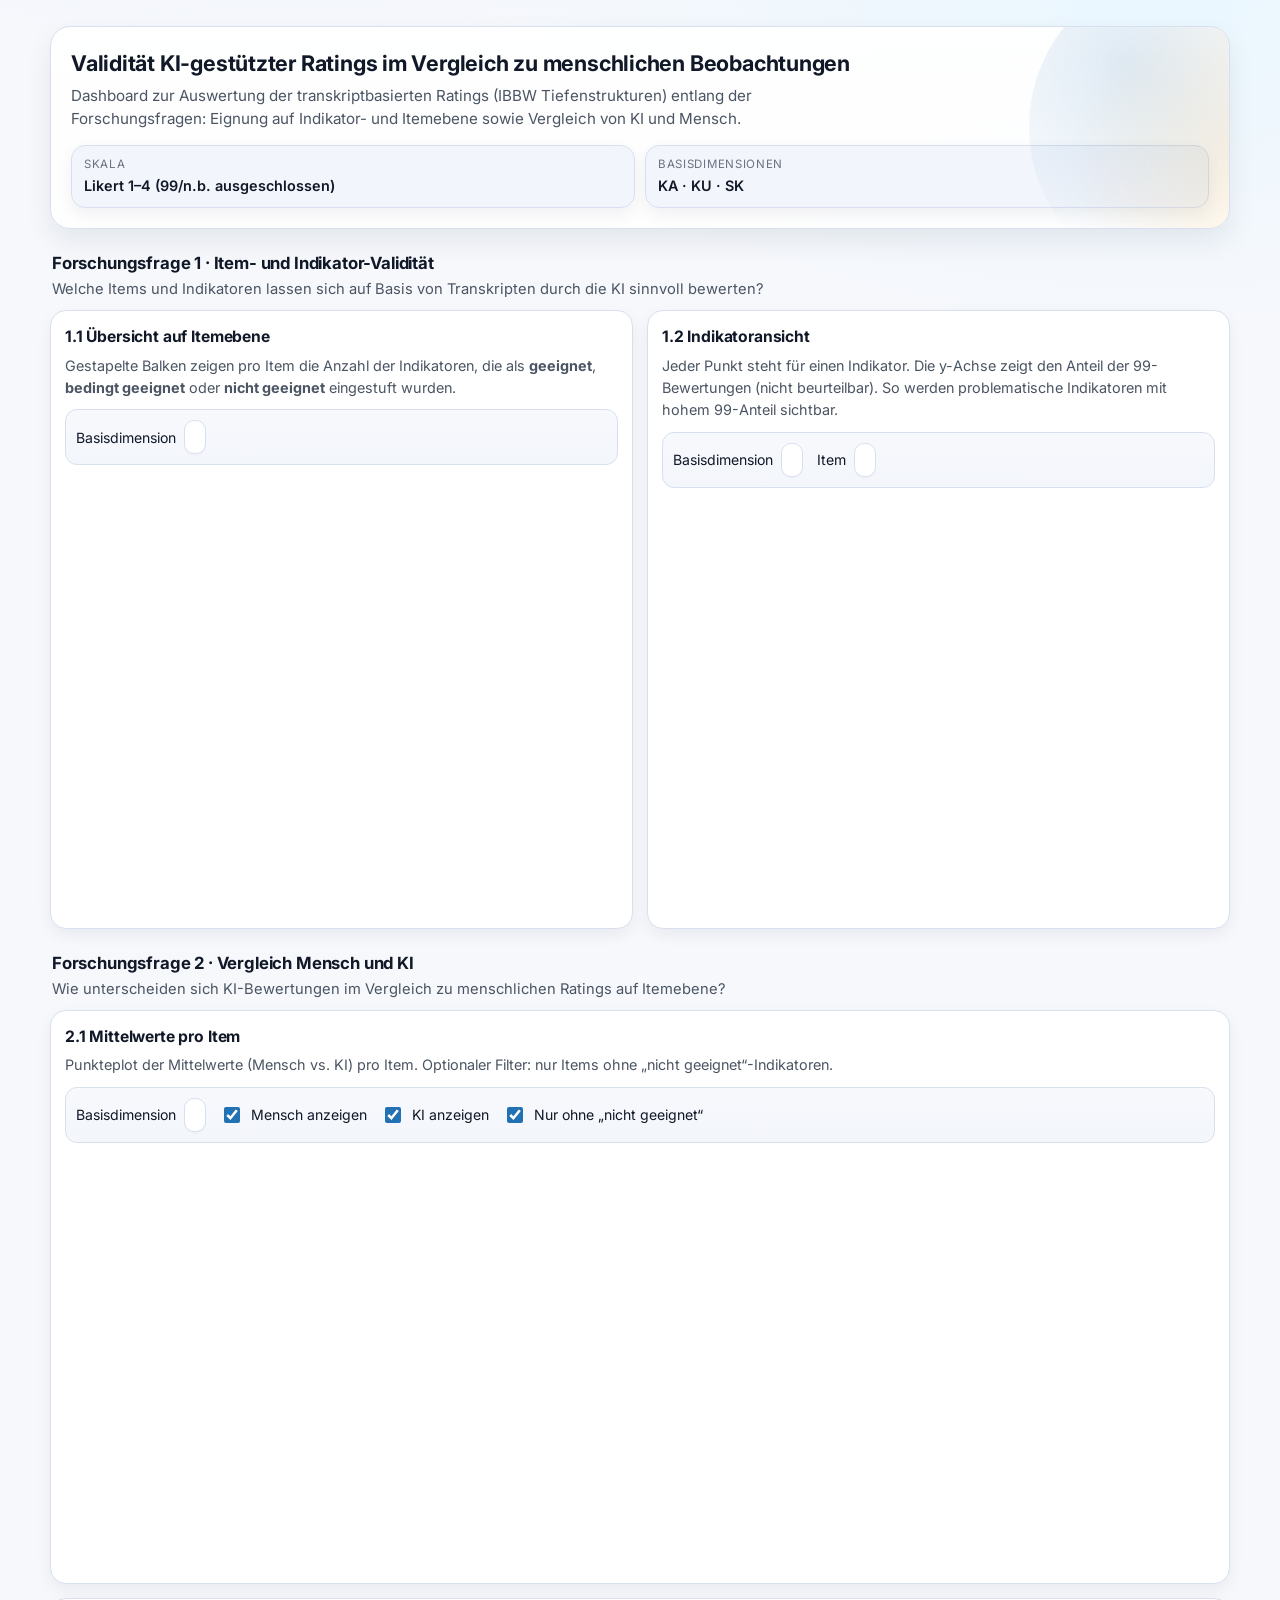
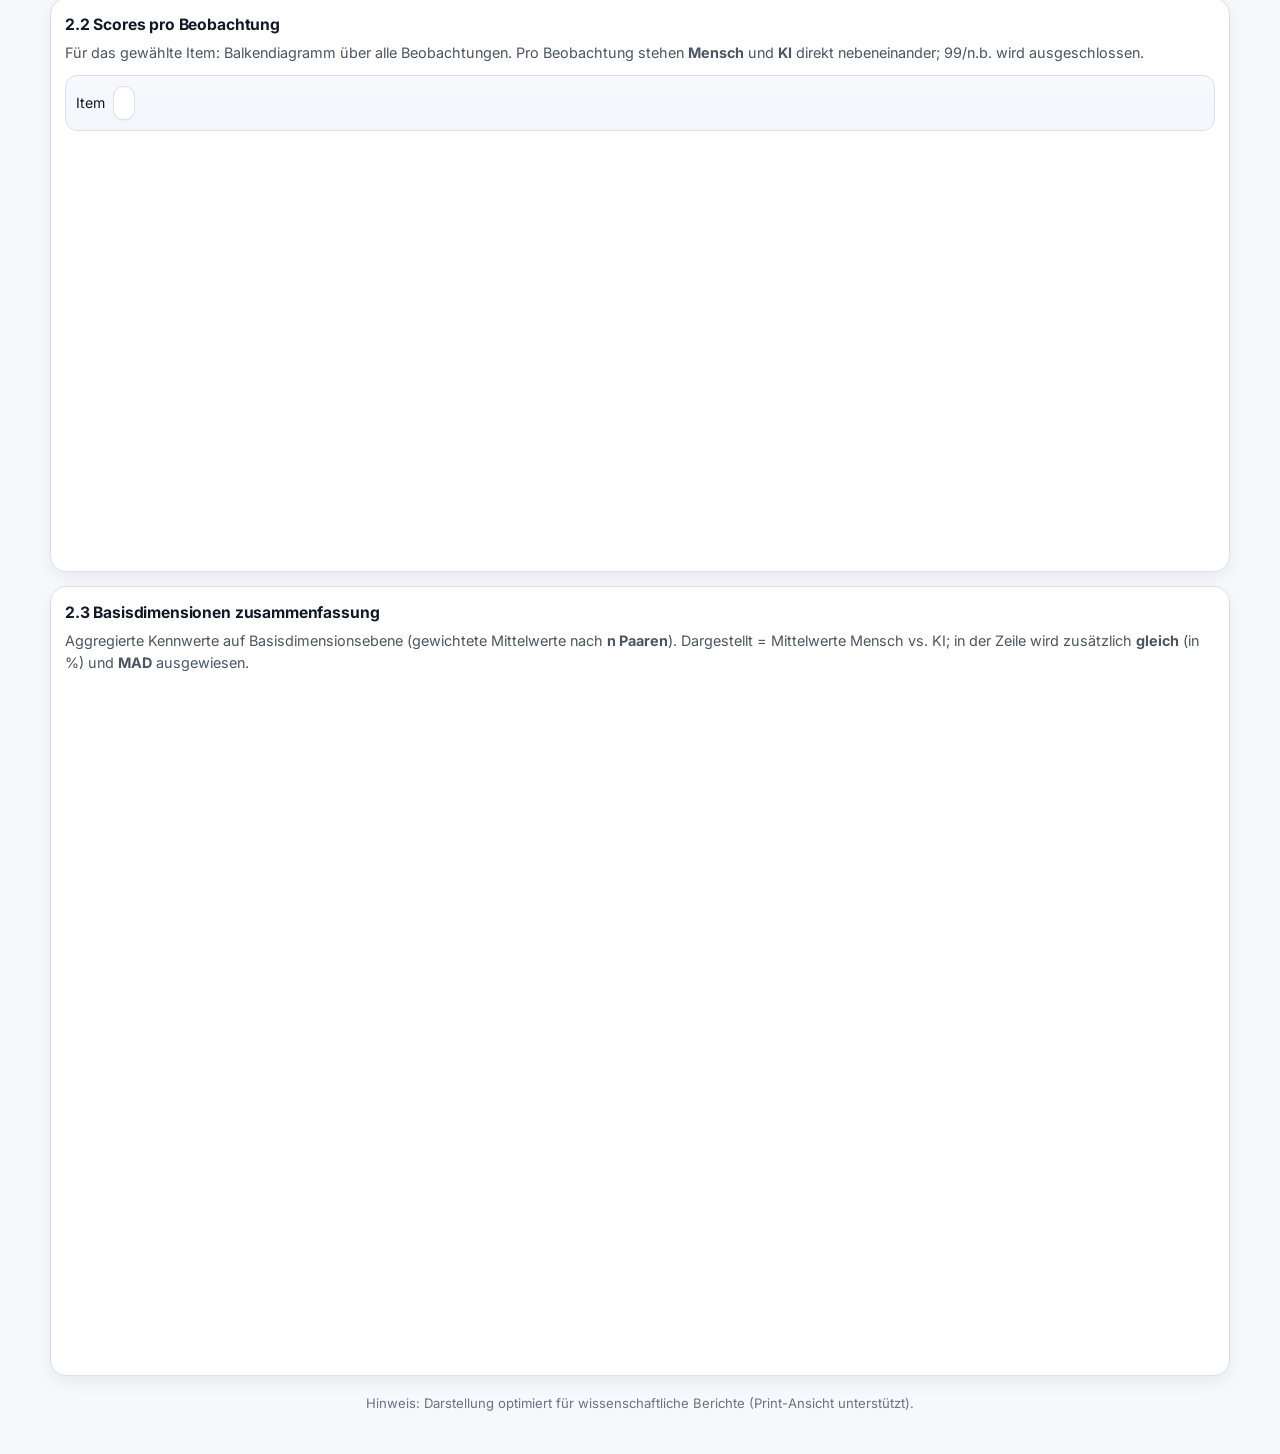
==== index.html @ cf367af3 "Initial commit: dashboard" ====
<!DOCTYPE html>
<html lang="de">
<head>
  <meta charset="UTF-8" />
  <meta name="viewport" content="width=device-width, initial-scale=1" />
  <title>KI vs. Mensch – Unterrichtsfeedback (Dashboard)</title>

  <!-- Fonts (optional) -->
  <link rel="preconnect" href="https://fonts.googleapis.com">
  <link rel="preconnect" href="https://fonts.gstatic.com" crossorigin>
  <link href="https://fonts.googleapis.com/css2?family=Inter:wght@400;500;600;700&family=Source+Serif+4:wght@400;600&display=swap" rel="stylesheet">
<link rel="stylesheet" href="style.css" />

  <!-- D3 (global) -->
  <script src="https://d3js.org/d3.v7.min.js"></script>
  <!-- App (ES module) -->
  <script type="module" src="js/app.js"></script>
</head>
<body>
  <div class="page">

    <header class="hero">
      <div class="hero-top">
        <div>
          <h1>Validität KI-gestützter Ratings im Vergleich zu menschlichen Beobachtungen</h1>
          <p class="subtitle">
            Dashboard zur Auswertung der transkriptbasierten Ratings (IBBW Tiefenstrukturen) entlang der Forschungsfragen:
            Eignung auf Indikator- und Itemebene sowie Vergleich von KI und Mensch.
          </p>
        </div>
      </div>

      <div class="meta">
        <div class="meta-card">
          <div class="meta-label">Skala</div>
          <div class="meta-value">Likert 1–4 (99/n.b. ausgeschlossen)</div>
        </div>
        <div class="meta-card">
          <div class="meta-label">Basisdimensionen</div>
          <div class="meta-value">KA · KU · SK</div>
        </div>
      </div>
    </header>

    <div id="tooltip"></div>

    <!-- =====================================================
         Forschungsfrage 1
    ====================================================== -->
    <section class="section" id="rq1">
      <div class="section-head">
        <div>
          <h2 class="section-title">Forschungsfrage 1 · Item- und Indikator-Validität</h2>
          <p class="section-desc">
            Welche Items und Indikatoren lassen sich auf Basis von Transkripten durch die KI sinnvoll bewerten?
          </p>
        </div>
      </div>

      <div class="grid two">
        <article class="card">
          <h3>1.1 Übersicht auf Itemebene</h3>
          <p class="note">
            Gestapelte Balken zeigen pro Item die Anzahl der Indikatoren, die als <strong>geeignet</strong>,
            <strong>bedingt geeignet</strong> oder <strong>nicht geeignet</strong> eingestuft wurden.
          </p>
          <div class="controls">
            <label>
              Basisdimension
              <select id="dim-select-eignung"></select>
            </label>
          </div>
          <svg id="svg-eignung-items" class="chart"></svg>
        </article>

        <article class="card">
          <h3>1.2 Indikatoransicht</h3>
          <p class="note">
            Jeder Punkt steht für einen Indikator. Die y-Achse zeigt den Anteil der 99-Bewertungen
            (nicht beurteilbar). So werden problematische Indikatoren mit hohem 99-Anteil sichtbar.
          </p>
          <div class="controls">
            <label>
              Basisdimension
              <select id="dim-select-indicator"></select>
            </label>
            <label>
              Item
              <select id="item-select-indicator"></select>
            </label>
          </div>
          <svg id="svg-indikatoren" class="chart"></svg>
        </article>
      </div>
    </section>

    <!-- =====================================================
         Forschungsfrage 2
    ====================================================== -->
    <section class="section" id="rq2">
      <div class="section-head">
        <div>
          <h2 class="section-title">Forschungsfrage 2 · Vergleich Mensch und KI</h2>
          <p class="section-desc">
            Wie unterscheiden sich KI-Bewertungen im Vergleich zu menschlichen Ratings auf Itemebene?
          </p>
        </div>
      </div>

      <div class="grid">
        <article class="card">
          <h3>2.1 Mittelwerte pro Item</h3>
          <p class="note">
            Punkteplot der Mittelwerte (Mensch vs. KI) pro Item. Optionaler Filter: nur Items ohne
            „nicht geeignet“-Indikatoren.
          </p>
          <div class="controls">
            <label>
              Basisdimension
              <select id="dim-select-compare"></select>
            </label>
            <label>
              <input type="checkbox" id="toggle-human" checked>
              Mensch anzeigen
            </label>
            <label>
              <input type="checkbox" id="toggle-ki" checked>
              KI anzeigen
            </label>
            <label>
              <input type="checkbox" id="filter-suitable" checked>
              Nur ohne „nicht geeignet“
            </label>
          </div>
          <svg id="svg-compare" class="chart"></svg>
        </article>

        <article class="card">
          <h3>2.2 Scores pro Beobachtung</h3>
          <p class="note">
            Für das gewählte Item: Balkendiagramm über alle Beobachtungen. Pro Beobachtung stehen
            <strong>Mensch</strong> und <strong>KI</strong> direkt nebeneinander; 99/n.b. wird ausgeschlossen.
          </p>
          <div class="controls">
            <label>
              Item
              <select id="item-select-scores"></select>
            </label>
          </div>
          <svg id="svg-item-scores" class="chart"></svg>
        </article>


        <article class="card">
          <h3>2.3 Basisdimensionen zusammenfassung</h3>
          <p class="note">
            Aggregierte Kennwerte auf Basisdimensionsebene (gewichtete Mittelwerte nach <strong>n Paaren</strong>).
            Dargestellt = Mittelwerte Mensch vs. KI; in der Zeile wird zusätzlich <strong>gleich</strong> (in %) und <strong>MAD</strong> ausgewiesen.
          </p>
          <svg id="svg-basis-summary" class="chart chart-tall"></svg>
        </article>

      </div>
    </section>

    <div class="footer">
      Hinweis: Darstellung optimiert für wissenschaftliche Berichte (Print-Ansicht unterstützt).
    </div>

  </div>
</body>
</html>
---- style.css ----
:root {
      --bg: #f6f8fc;
      --surface: #ffffff;
      --surface-2: #f2f5fb;
      --text: #111827;
      --muted: #4b5563;
      --muted-2: #6b7280;
      --border: #d8e0ef;
      --border-2: #cfd6e4;
      --shadow: 0 12px 28px rgba(17, 24, 39, 0.08);
      --shadow-soft: 0 6px 16px rgba(17, 24, 39, 0.06);
      --radius: 16px;
      --radius-sm: 12px;
      --maxw: 1180px;
    }

    * { box-sizing: border-box; }

    html, body {
      margin: 0;
      padding: 0;
      max-width: 100%;
      overflow-x: hidden;
      color: var(--text);
      background: radial-gradient(1200px 600px at 20% -10%, #eaf0ff 0%, transparent 60%),
                  radial-gradient(1200px 600px at 90% 0%, #eaf7ff 0%, transparent 55%),
                  var(--bg);
    }

    body {
      font-family: Inter, system-ui, -apple-system, Segoe UI, Roboto, Arial, sans-serif;
      line-height: 1.5;
      padding: 26px 18px 40px;
    }

    .page {
      max-width: var(--maxw);
      margin: 0 auto;
    }

    /* Header */
    .hero {
      background: linear-gradient(180deg, rgba(255,255,255,0.95) 0%, rgba(255,255,255,0.86) 100%);
      border: 1px solid var(--border);
      box-shadow: var(--shadow);
      border-radius: calc(var(--radius) + 4px);
      padding: 20px 20px;
      position: relative;
      overflow: hidden;
    }

    .hero::after {
      content: "";
      position: absolute;
      inset: -60px -120px auto auto;
      width: 320px;
      height: 320px;
      border-radius: 999px;
      background: radial-gradient(circle at 30% 30%, rgba(34,113,179,0.14), transparent 60%),
                  radial-gradient(circle at 70% 60%, rgba(255,152,0,0.12), transparent 62%);
      filter: blur(0px);
      pointer-events: none;
    }

    .hero-top {
      display: flex;
      gap: 14px;
      align-items: flex-start;
      justify-content: space-between;
      flex-wrap: wrap;
    }

    .hero h1 {
      margin: 0;
      font-size: 1.35rem;
      font-weight: 700;
      letter-spacing: -0.01em;
    }

    .hero .subtitle {
      margin: 6px 0 0;
      color: var(--muted);
      max-width: 72ch;
      font-size: 0.95rem;
    }

    .meta {
      display: grid;
      grid-template-columns: repeat(2, minmax(160px, 1fr));
      gap: 10px;
      margin-top: 14px;
    }

    .meta-card {
      background: var(--surface-2);
      border: 1px solid var(--border);
      border-radius: 14px;
      padding: 10px 12px;
      box-shadow: var(--shadow-soft);
    }

    .meta-label {
      font-size: 0.72rem;
      color: var(--muted-2);
      margin-bottom: 2px;
      text-transform: uppercase;
      letter-spacing: 0.06em;
    }

    .meta-value {
      font-size: 0.9rem;
      color: var(--text);
      font-weight: 600;
    }

    /* Sections */
    .section {
      margin-top: 22px;
    }

    .section-head {
      display: flex;
      align-items: flex-end;
      justify-content: space-between;
      gap: 14px;
      flex-wrap: wrap;
      margin: 18px 2px 10px;
    }

    .section-title {
      margin: 0;
      font-size: 1.05rem;
      font-weight: 700;
      letter-spacing: -0.01em;
    }

    .section-desc {
      margin: 2px 0 0;
      color: var(--muted);
      max-width: 90ch;
      font-size: 0.92rem;
    }

    .grid {
      display: grid;
      grid-template-columns: 1fr;
      gap: 14px;
    }

    @media (min-width: 980px) {
      .grid.two {
        grid-template-columns: 1fr 1fr;
      }
    }

    /* Cards */
    .card {
      background: var(--surface);
      border: 1px solid var(--border);
      border-radius: var(--radius);
      padding: 14px 14px 10px;
      box-shadow: var(--shadow-soft);
    }

    .card h3 {
      margin: 0;
      font-size: 0.98rem;
      font-weight: 700;
      letter-spacing: -0.01em;
    }

    .card .note {
      margin: 6px 0 10px;
      color: var(--muted);
      font-size: 0.9rem;
      line-height: 1.55;
    }

    .card .note strong {
      font-weight: 700;
    }

    /* Controls */
    .controls {
      display: flex;
      flex-wrap: wrap;
      gap: 10px 14px;
      align-items: center;
      padding: 10px 10px;
      border: 1px solid var(--border);
      background: linear-gradient(180deg, rgba(246,248,252,0.9), rgba(242,245,251,0.9));
      border-radius: var(--radius-sm);
      margin: 10px 0 10px;
    }

    .controls label {
      font-size: 0.88rem;
      color: var(--text);
      display: inline-flex;
      align-items: center;
      gap: 8px;
      white-space: nowrap;
    }

    select {
      appearance: none;
      padding: 8px 10px;
      border-radius: 10px;
      border: 1px solid var(--border);
      background: #fff;
      font-size: 0.9rem;
      color: var(--text);
      box-shadow: 0 2px 0 rgba(17,24,39,0.02);
      outline: none;
    }

    select:focus {
      border-color: #96b9dd;
      box-shadow: 0 0 0 3px rgba(34,113,179,0.12);
    }

    input[type="checkbox"] {
      width: 16px;
      height: 16px;
      accent-color: #2271b3;
    }

    /* Charts */
    svg.chart {
      width: 100%;
      height: 420px;
      display: block;
      border-radius: 12px;
    }

    /* Größere Grafik für die Basisdimensionen-Zusammenfassung */
    svg.chart.chart-tall {
      height: 680px;
    }

    @media (max-width: 720px) {
      svg.chart.chart-tall {
        height: 760px;
      }
    }


    .axis path, .axis line {
      stroke: var(--border-2);
    }

    .axis text {
      font-size: 0.8rem;
      fill: #374151;
    }

    .legend text {
      font-size: 0.82rem;
      fill: #2a2f3a;
    }

    .dot {
      stroke: #fff;
      stroke-width: 1.1px;
    }

    .hidden {
      opacity: 0;
      pointer-events: none;
    }

    .no-data {
      font-size: 0.9rem;
      fill: #6b7280;
      font-style: italic;
    }

    /* Tooltip */
    #tooltip {
      position: absolute;
      pointer-events: none;
      background: rgba(17, 24, 39, 0.92);
      color: #fff;
      padding: 8px 10px;
      border-radius: 12px;
      font-size: 0.82rem;
      line-height: 1.45;
      opacity: 0;
      transition: opacity 0.12s ease-out;
      z-index: 1000;
      max-width: 320px;
      box-shadow: 0 10px 22px rgba(0,0,0,0.22);
    }

    /* Footer */
    .footer {
      margin-top: 18px;
      color: var(--muted-2);
      font-size: 0.82rem;
      text-align: center;
    }

    /* Print */
    @media print {
      body { background: #fff; padding: 0; }
      .hero, .card { box-shadow: none; }
      .controls { background: #fff; }
      #tooltip { display: none; }
    }
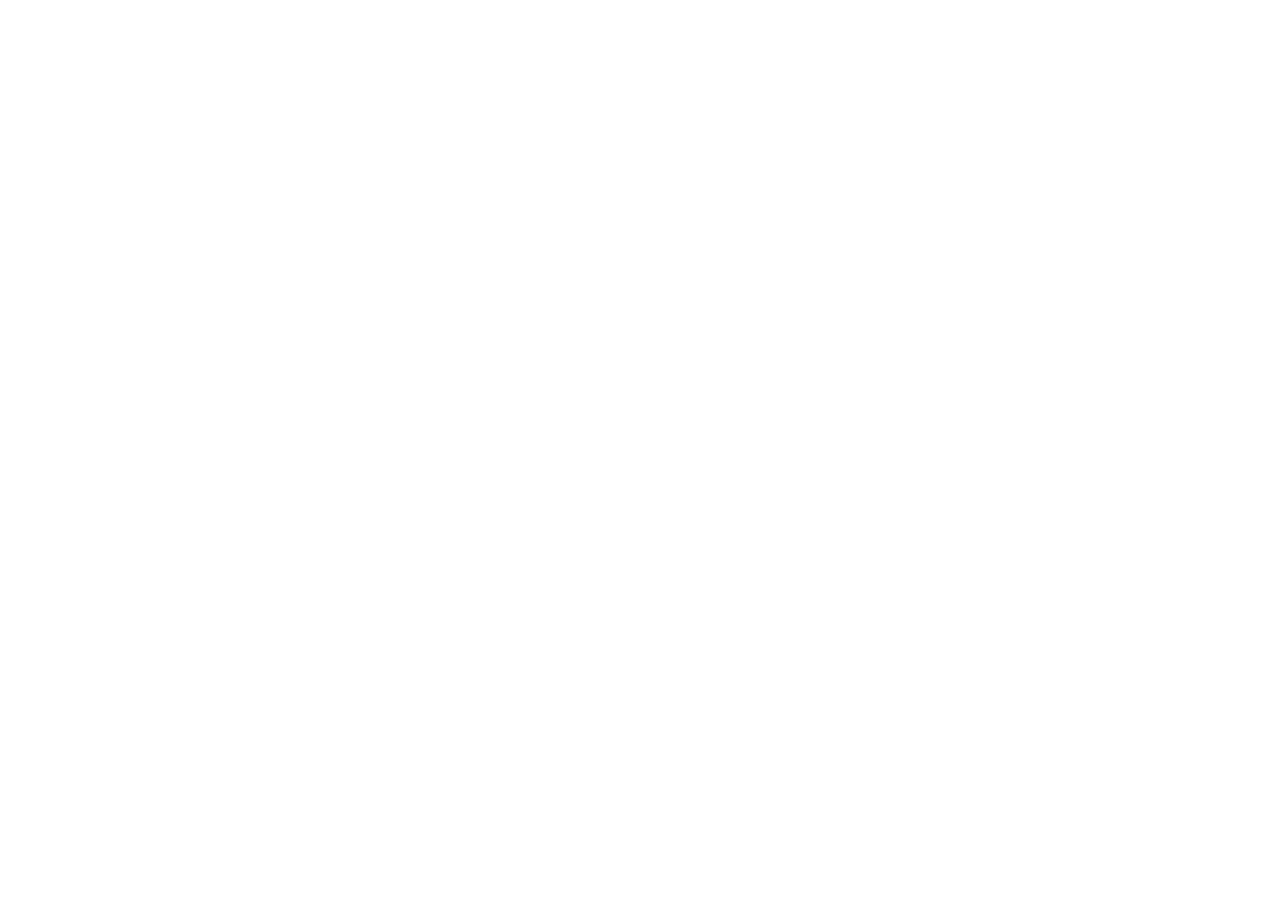
==== commit 067bebd1: "Rename Index.html to index.html" ====
--- a/index.html
+++ b/index.html
@@ -1,172 +1,614 @@
 <!DOCTYPE html>
 <html lang="de">
 <head>
-  <meta charset="UTF-8" />
-  <meta name="viewport" content="width=device-width, initial-scale=1" />
-  <title>KI vs. Mensch – Unterrichtsfeedback (Dashboard)</title>
-
-  <!-- Fonts (optional) -->
-  <link rel="preconnect" href="https://fonts.googleapis.com">
-  <link rel="preconnect" href="https://fonts.gstatic.com" crossorigin>
-  <link href="https://fonts.googleapis.com/css2?family=Inter:wght@400;500;600;700&family=Source+Serif+4:wght@400;600&display=swap" rel="stylesheet">
-<link rel="stylesheet" href="style.css" />
-
-  <!-- D3 (global) -->
-  <script src="https://d3js.org/d3.v7.min.js"></script>
-  <!-- App (ES module) -->
-  <script type="module" src="js/app.js"></script>
+    <meta charset="UTF-8">
+    <meta name="viewport" content="width=device-width, initial-scale=1.0">
+    <title>KI-gestützte Unterrichtsanalyse – Masterarbeit</title>
+    <script src="https://cdn.tailwindcss.com"></script>
+    <script crossorigin src="https://unpkg.com/react@18/umd/react.production.min.js"></script>
+    <script crossorigin src="https://unpkg.com/react-dom@18/umd/react-dom.production.min.js"></script>
+    <script src="https://unpkg.com/@babel/standalone/babel.min.js"></script>
+    <script src="https://cdn.jsdelivr.net/npm/chart.js"></script>
 </head>
-<body>
-  <div class="page">
-
-    <header class="hero">
-      <div class="hero-top">
-        <div>
-          <h1>Validität KI-gestützter Ratings im Vergleich zu menschlichen Beobachtungen</h1>
-          <p class="subtitle">
-            Dashboard zur Auswertung der transkriptbasierten Ratings (IBBW Tiefenstrukturen) entlang der Forschungsfragen:
-            Eignung auf Indikator- und Itemebene sowie Vergleich von KI und Mensch.
-          </p>
-        </div>
-      </div>
-
-      <div class="meta">
-        <div class="meta-card">
-          <div class="meta-label">Skala</div>
-          <div class="meta-value">Likert 1–4 (99/n.b. ausgeschlossen)</div>
-        </div>
-        <div class="meta-card">
-          <div class="meta-label">Basisdimensionen</div>
-          <div class="meta-value">KA · KU · SK</div>
-        </div>
-      </div>
-    </header>
-
-    <div id="tooltip"></div>
-
-    <!-- =====================================================
-         Forschungsfrage 1
-    ====================================================== -->
-    <section class="section" id="rq1">
-      <div class="section-head">
-        <div>
-          <h2 class="section-title">Forschungsfrage 1 · Item- und Indikator-Validität</h2>
-          <p class="section-desc">
-            Welche Items und Indikatoren lassen sich auf Basis von Transkripten durch die KI sinnvoll bewerten?
-          </p>
-        </div>
-      </div>
-
-      <div class="grid two">
-        <article class="card">
-          <h3>1.1 Übersicht auf Itemebene</h3>
-          <p class="note">
-            Gestapelte Balken zeigen pro Item die Anzahl der Indikatoren, die als <strong>geeignet</strong>,
-            <strong>bedingt geeignet</strong> oder <strong>nicht geeignet</strong> eingestuft wurden.
-          </p>
-          <div class="controls">
-            <label>
-              Basisdimension
-              <select id="dim-select-eignung"></select>
-            </label>
-          </div>
-          <svg id="svg-eignung-items" class="chart"></svg>
-        </article>
-
-        <article class="card">
-          <h3>1.2 Indikatoransicht</h3>
-          <p class="note">
-            Jeder Punkt steht für einen Indikator. Die y-Achse zeigt den Anteil der 99-Bewertungen
-            (nicht beurteilbar). So werden problematische Indikatoren mit hohem 99-Anteil sichtbar.
-          </p>
-          <div class="controls">
-            <label>
-              Basisdimension
-              <select id="dim-select-indicator"></select>
-            </label>
-            <label>
-              Item
-              <select id="item-select-indicator"></select>
-            </label>
-          </div>
-          <svg id="svg-indikatoren" class="chart"></svg>
-        </article>
-      </div>
-    </section>
-
-    <!-- =====================================================
-         Forschungsfrage 2
-    ====================================================== -->
-    <section class="section" id="rq2">
-      <div class="section-head">
-        <div>
-          <h2 class="section-title">Forschungsfrage 2 · Vergleich Mensch und KI</h2>
-          <p class="section-desc">
-            Wie unterscheiden sich KI-Bewertungen im Vergleich zu menschlichen Ratings auf Itemebene?
-          </p>
-        </div>
-      </div>
-
-      <div class="grid">
-        <article class="card">
-          <h3>2.1 Mittelwerte pro Item</h3>
-          <p class="note">
-            Punkteplot der Mittelwerte (Mensch vs. KI) pro Item. Optionaler Filter: nur Items ohne
-            „nicht geeignet“-Indikatoren.
-          </p>
-          <div class="controls">
-            <label>
-              Basisdimension
-              <select id="dim-select-compare"></select>
-            </label>
-            <label>
-              <input type="checkbox" id="toggle-human" checked>
-              Mensch anzeigen
-            </label>
-            <label>
-              <input type="checkbox" id="toggle-ki" checked>
-              KI anzeigen
-            </label>
-            <label>
-              <input type="checkbox" id="filter-suitable" checked>
-              Nur ohne „nicht geeignet“
-            </label>
-          </div>
-          <svg id="svg-compare" class="chart"></svg>
-        </article>
-
-        <article class="card">
-          <h3>2.2 Scores pro Beobachtung</h3>
-          <p class="note">
-            Für das gewählte Item: Balkendiagramm über alle Beobachtungen. Pro Beobachtung stehen
-            <strong>Mensch</strong> und <strong>KI</strong> direkt nebeneinander; 99/n.b. wird ausgeschlossen.
-          </p>
-          <div class="controls">
-            <label>
-              Item
-              <select id="item-select-scores"></select>
-            </label>
-          </div>
-          <svg id="svg-item-scores" class="chart"></svg>
-        </article>
-
-
-        <article class="card">
-          <h3>2.3 Basisdimensionen zusammenfassung</h3>
-          <p class="note">
-            Aggregierte Kennwerte auf Basisdimensionsebene (gewichtete Mittelwerte nach <strong>n Paaren</strong>).
-            Dargestellt = Mittelwerte Mensch vs. KI; in der Zeile wird zusätzlich <strong>gleich</strong> (in %) und <strong>MAD</strong> ausgewiesen.
-          </p>
-          <svg id="svg-basis-summary" class="chart chart-tall"></svg>
-        </article>
-
-      </div>
-    </section>
-
-    <div class="footer">
-      Hinweis: Darstellung optimiert für wissenschaftliche Berichte (Print-Ansicht unterstützt).
-    </div>
-
-  </div>
+<body class="bg-gradient-to-br from-blue-50 to-indigo-100 min-h-screen">
+    <div id="root"></div>
+
+    <script type="text/babel">
+        const { useState } = React;
+
+        function MasterarbeitWebsite() {
+            const [activeTab, setActiveTab] = useState('overview');
+
+            // Daten für Visualisierungen
+            const dimensionData = {
+                labels: ['SK', 'KA', 'KU'],
+                identisch: [54.7, 44.1, 21.7],
+                mad: [0.42, 0.49, 0.89]
+            };
+
+            const itemData = {
+                SK: [
+                    { item: 'SK1', identisch: 94.4, mad: 0.03, eignung: 0.86 },
+                    { item: 'SK2', identisch: 0.0, mad: 0.97, eignung: 0.35 },
+                    { item: 'SK3', identisch: 70.6, mad: 0.26, eignung: 0.82 }
+                ],
+                KA: [
+                    { item: 'KA1', identisch: 61.1, mad: 0.31, eignung: 1.00 },
+                    { item: 'KA2', identisch: 41.2, mad: 0.50, eignung: 0.94 },
+                    { item: 'KA3', identisch: 31.3, mad: 0.59, eignung: 1.00 },
+                    { item: 'KA4', identisch: 41.2, mad: 0.56, eignung: 0.80 }
+                ],
+                KU: [
+                    { item: 'KU1', identisch: 5.9, mad: 1.50, eignung: 1.00 },
+                    { item: 'KU2', identisch: 41.2, mad: 0.47, eignung: 0.89 },
+                    { item: 'KU3', identisch: 5.9, mad: 0.94, eignung: 0.83 },
+                    { item: 'KU4', identisch: 33.3, mad: 0.67, eignung: 0.82 }
+                ]
+            };
+
+            React.useEffect(() => {
+                if (activeTab === 'results') {
+                    setTimeout(renderCharts, 100);
+                }
+            }, [activeTab]);
+
+            function renderCharts() {
+                // Chart 1: Übereinstimmung nach Basisdimension
+                const ctx1 = document.getElementById('chart1');
+                if (ctx1 && !ctx1.chartInstance) {
+                    ctx1.chartInstance = new Chart(ctx1, {
+                        type: 'bar',
+                        data: {
+                            labels: dimensionData.labels,
+                            datasets: [{
+                                label: 'Identische Bewertungen (%)',
+                                data: dimensionData.identisch,
+                                backgroundColor: ['#10b981', '#3b82f6', '#f59e0b'],
+                                borderColor: ['#059669', '#2563eb', '#d97706'],
+                                borderWidth: 2
+                            }]
+                        },
+                        options: {
+                            responsive: true,
+                            maintainAspectRatio: false,
+                            plugins: {
+                                legend: { display: true },
+                                title: {
+                                    display: true,
+                                    text: 'Übereinstimmung nach Basisdimension',
+                                    font: { size: 16, weight: 'bold' }
+                                }
+                            },
+                            scales: {
+                                y: {
+                                    beginAtZero: true,
+                                    max: 100,
+                                    title: { display: true, text: 'Prozent (%)' }
+                                }
+                            }
+                        }
+                    });
+                }
+
+                // Chart 2: MAD nach Basisdimension
+                const ctx2 = document.getElementById('chart2');
+                if (ctx2 && !ctx2.chartInstance) {
+                    ctx2.chartInstance = new Chart(ctx2, {
+                        type: 'bar',
+                        data: {
+                            labels: dimensionData.labels,
+                            datasets: [{
+                                label: 'Mittlere absolute Abweichung (MAD)',
+                                data: dimensionData.mad,
+                                backgroundColor: ['#10b981', '#3b82f6', '#f59e0b'],
+                                borderColor: ['#059669', '#2563eb', '#d97706'],
+                                borderWidth: 2
+                            }]
+                        },
+                        options: {
+                            responsive: true,
+                            maintainAspectRatio: false,
+                            plugins: {
+                                legend: { display: true },
+                                title: {
+                                    display: true,
+                                    text: 'Abweichung nach Basisdimension',
+                                    font: { size: 16, weight: 'bold' }
+                                }
+                            },
+                            scales: {
+                                y: {
+                                    beginAtZero: true,
+                                    max: 1.0,
+                                    title: { display: true, text: 'MAD (Skalenpunkte)' }
+                                }
+                            }
+                        }
+                    });
+                }
+            }
+
+            const tabs = [
+                { id: 'overview', label: 'Überblick', icon: '🎯' },
+                { id: 'methods', label: 'Methoden', icon: '🔬' },
+                { id: 'results', label: 'Ergebnisse', icon: '📊' },
+                { id: 'discussion', label: 'Diskussion', icon: '💡' },
+                { id: 'download', label: 'Download', icon: '📥' }
+            ];
+
+            return (
+                <div className="min-h-screen py-8 px-4">
+                    <div className="max-w-6xl mx-auto">
+                        {/* Header */}
+                        <header className="bg-white rounded-2xl shadow-xl p-8 mb-8">
+                            <h1 className="text-4xl font-bold text-gray-800 mb-4">
+                                Eine Validierung KI-gestützter Videoanalysen zur Erfassung von Unterrichtsqualität im Wirtschaftsunterricht
+                            </h1>
+                            <p className="text-xl text-gray-600 mb-2">
+                                Masterarbeit von Quentin Weber
+                            </p>
+                            <p className="text-gray-500">
+                                Universität Konstanz • Wirtschaftswissenschaften • 2026
+                            </p>
+                        </header>
+
+                        {/* Navigation */}
+                        <nav className="bg-white rounded-2xl shadow-lg p-2 mb-8">
+                            <div className="flex flex-wrap gap-2">
+                                {tabs.map(tab => (
+                                    <button
+                                        key={tab.id}
+                                        onClick={() => setActiveTab(tab.id)}
+                                        className={`flex-1 min-w-fit px-6 py-3 rounded-xl font-semibold transition-all duration-300 ${
+                                            activeTab === tab.id
+                                                ? 'bg-indigo-600 text-white shadow-lg transform scale-105'
+                                                : 'bg-gray-100 text-gray-700 hover:bg-gray-200'
+                                        }`}
+                                    >
+                                        <span className="mr-2">{tab.icon}</span>
+                                        {tab.label}
+                                    </button>
+                                ))}
+                            </div>
+                        </nav>
+
+                        {/* Content */}
+                        <main className="bg-white rounded-2xl shadow-xl p-8">
+                            {activeTab === 'overview' && <OverviewTab />}
+                            {activeTab === 'methods' && <MethodsTab />}
+                            {activeTab === 'results' && <ResultsTab itemData={itemData} />}
+                            {activeTab === 'discussion' && <DiscussionTab />}
+                            {activeTab === 'download' && <DownloadTab />}
+                        </main>
+                    </div>
+                </div>
+            );
+        }
+
+        function OverviewTab() {
+            return (
+                <div className="space-y-6">
+                    <h2 className="text-3xl font-bold text-gray-800 mb-6">Überblick</h2>
+                    
+                    <div className="bg-indigo-50 border-l-4 border-indigo-600 p-6 rounded-lg">
+                        <h3 className="text-xl font-bold text-indigo-900 mb-3">Forschungsfragen</h3>
+                        <div className="space-y-3 text-gray-700 leading-relaxed">
+                            <p>
+                                <strong>(F1)</strong> Für welche Basisdimensionen, Items und Indikatoren des Unterrichtsfeedbackbogens 
+                                Tiefenstrukturen ist eine transkriptbasierte KI-Bewertung grundsätzlich geeignet und wo zeigen sich systematische Grenzen?
+                            </p>
+                            <p>
+                                <strong>(F2)</strong> In welchem Maße stimmen KI-gestützte, rein transkriptbasierte Bewertungen der Unterrichtsqualität 
+                                mit videobasierten Ratings geschulter menschlicher Rater*innen in den drei Basisdimensionen KA, KU und SK überein?
+                            </p>
+                        </div>
+                    </div>
+
+                    <div className="grid md:grid-cols-2 gap-6">
+                        <div className="bg-blue-50 p-6 rounded-xl">
+                            <h3 className="text-lg font-bold text-blue-900 mb-3">🎯 Zielsetzung</h3>
+                            <p className="text-gray-700">
+                                Entwicklung eines automatisierten Workflows zur KI-gestützten 
+                                Erfassung von Unterrichtsqualität im Wirtschaftsunterricht
+                            </p>
+                        </div>
+                        
+                        <div className="bg-green-50 p-6 rounded-xl">
+                            <h3 className="text-lg font-bold text-green-900 mb-3">📚 Basisdimensionen</h3>
+                            <ul className="text-gray-700 space-y-2">
+                                <li>• <strong>KA</strong> – Kognitive Aktivierung</li>
+                                <li>• <strong>KU</strong> – Konstruktive Unterstützung</li>
+                                <li>• <strong>SK</strong> – Strukturierte Klassenführung</li>
+                            </ul>
+                        </div>
+                    </div>
+
+                    <div className="bg-amber-50 p-6 rounded-xl">
+                        <h3 className="text-lg font-bold text-amber-900 mb-3">🔑 Kernaussagen</h3>
+                        <ul className="space-y-3 text-gray-700">
+                            <li>✓ <strong>SK:</strong> Höchste Übereinstimmung (54,7% identisch, gewichtete MAD = 0,42) – jedoch mit starker Heterogenität</li>
+                            <li>✓ <strong>KA:</strong> Moderate Übereinstimmung (44,1% identisch, gewichtete MAD = 0,49) – sprachlich gut erfassbar</li>
+                            <li>✓ <strong>KU:</strong> Geringste Übereinstimmung (21,7% identisch, gewichtete MAD = 0,89) – nonverbale Aspekte fehlen</li>
+                            <li>⚠ Monitoring (SK2) zeigt klare Grenzen transkriptbasierter Analyse</li>
+                        </ul>
+                    </div>
+                </div>
+            );
+        }
+
+        function MethodsTab() {
+            return (
+                <div className="space-y-6">
+                    <h2 className="text-3xl font-bold text-gray-800 mb-6">Methoden</h2>
+
+                    <div className="bg-purple-50 border-l-4 border-purple-600 p-6 rounded-lg">
+                        <h3 className="text-xl font-bold text-purple-900 mb-3">Forschungsdesign</h3>
+                        <p className="text-gray-700">
+                            Quantitative Validierungsstudie im Feld der videobasierten 
+                            Unterrichtsqualitätsforschung
+                        </p>
+                    </div>
+
+                    <div className="space-y-4">
+                        <div className="bg-white border-2 border-gray-200 p-6 rounded-xl">
+                            <h3 className="text-lg font-bold text-gray-800 mb-3">📹 Datengrundlage</h3>
+                            <ul className="space-y-2 text-gray-700">
+                                <li>• 4 Unterrichtsstunden Volkswirtschaftslehre (je ~90 Min.)</li>
+                                <li>• Berufliches Gymnasium, 12. Klasse, Baden-Württemberg</li>
+                                <li>• Aufgeteilt in 18 Segmente (je ~20 Min.)</li>
+                                <li>• Aufnahme: September/Oktober 2022</li>
+                            </ul>
+                        </div>
+
+                        <div className="bg-white border-2 border-gray-200 p-6 rounded-xl">
+                            <h3 className="text-lg font-bold text-gray-800 mb-3">🤖 KI-Workflow</h3>
+                            <div className="space-y-3">
+                                <div className="flex items-start gap-3">
+                                    <span className="bg-indigo-600 text-white rounded-full w-8 h-8 flex items-center justify-center flex-shrink-0 font-bold">1</span>
+                                    <div>
+                                        <strong>Transkription:</strong> Automatische Transkription mit Whisper-Modell (OpenAI)
+                                    </div>
+                                </div>
+                                <div className="flex items-start gap-3">
+                                    <span className="bg-indigo-600 text-white rounded-full w-8 h-8 flex items-center justify-center flex-shrink-0 font-bold">2</span>
+                                    <div>
+                                        <strong>KI-Bewertung:</strong> ChatGPT (GPT-5.1) über API bewertet anhand des IBBW-Feedbackbogens
+                                    </div>
+                                </div>
+                                <div className="flex items-start gap-3">
+                                    <span className="bg-indigo-600 text-white rounded-full w-8 h-8 flex items-center justify-center flex-shrink-0 font-bold">3</span>
+                                    <div>
+                                        <strong>Automatisierung:</strong> Python-Skript generiert automatisch Ergebnistabellen
+                                    </div>
+                                </div>
+                                <div className="flex items-start gap-3">
+                                    <span className="bg-indigo-600 text-white rounded-full w-8 h-8 flex items-center justify-center flex-shrink-0 font-bold">4</span>
+                                    <div>
+                                        <strong>Vergleich:</strong> Systematischer Abgleich mit videobasierten menschlichen Ratings
+                                    </div>
+                                </div>
+                            </div>
+                        </div>
+
+                        <div className="bg-white border-2 border-gray-200 p-6 rounded-xl">
+                            <h3 className="text-lg font-bold text-gray-800 mb-3">📋 Beobachtungsinstrument</h3>
+                            <p className="text-gray-700 mb-3">
+                                <strong>Unterrichtsfeedbackbogen Tiefenstrukturen (IBBW)</strong>
+                            </p>
+                            <ul className="space-y-2 text-gray-700">
+                                <li>• 11 Items über 3 Basisdimensionen (KA, KU, SK)</li>
+                                <li>• Vierstufige Likert-Skala (1-4)</li>
+                                <li>• Positiv und negativ formulierte Indikatoren</li>
+                            </ul>
+                        </div>
+
+                        <div className="bg-white border-2 border-gray-200 p-6 rounded-xl">
+                            <h3 className="text-lg font-bold text-gray-800 mb-3">⚙️ KI-Kategorisierung</h3>
+                            <div className="space-y-4">
+                                <div>
+                                    <p className="font-semibold text-gray-800 mb-2">(F1) Indikatorbewertung:</p>
+                                    <div className="space-y-2">
+                                        <div className="flex items-center gap-3">
+                                            <span className="bg-green-500 text-white px-3 py-1 rounded-lg font-bold">0</span>
+                                            <span>Indikator kommt nicht vor</span>
+                                        </div>
+                                        <div className="flex items-center gap-3">
+                                            <span className="bg-blue-500 text-white px-3 py-1 rounded-lg font-bold">1</span>
+                                            <span>Indikator ist eindeutig erkennbar</span>
+                                        </div>
+                                        <div className="flex items-center gap-3">
+                                            <span className="bg-gray-500 text-white px-3 py-1 rounded-lg font-bold">99</span>
+                                            <span>Nicht beurteilbar (nonverbal/fehlende Information)</span>
+                                        </div>
+                                    </div>
+                                </div>
+                                <div>
+                                    <p className="font-semibold text-gray-800 mb-2">(F2) Globale Itembewertung:</p>
+                                    <div className="flex items-center gap-3">
+                                        <span className="bg-indigo-500 text-white px-3 py-1 rounded-lg font-bold">1-4</span>
+                                        <span>Vierstufige Likert-Skala</span>
+                                    </div>
+                                </div>
+                            </div>
+                        </div>
+                    </div>
+                </div>
+            );
+        }
+
+        function ResultsTab({ itemData }) {
+            const [selectedDimension, setSelectedDimension] = useState('SK');
+
+            return (
+                <div className="space-y-8">
+                    <h2 className="text-3xl font-bold text-gray-800 mb-6">Ergebnisse</h2>
+
+                    {/* Charts */}
+                    <div className="grid md:grid-cols-2 gap-6">
+                        <div className="bg-white border-2 border-gray-200 p-6 rounded-xl">
+                            <canvas id="chart1" height="300"></canvas>
+                        </div>
+                        <div className="bg-white border-2 border-gray-200 p-6 rounded-xl">
+                            <canvas id="chart2" height="300"></canvas>
+                        </div>
+                    </div>
+
+                    {/* Dimension Selector */}
+                    <div>
+                        <h3 className="text-xl font-bold text-gray-800 mb-4">Detaillierte Item-Analyse</h3>
+                        <div className="flex gap-4 mb-6">
+                            {['SK', 'KA', 'KU'].map(dim => (
+                                <button
+                                    key={dim}
+                                    onClick={() => setSelectedDimension(dim)}
+                                    className={`px-6 py-3 rounded-lg font-bold transition-all ${
+                                        selectedDimension === dim
+                                            ? 'bg-indigo-600 text-white shadow-lg'
+                                            : 'bg-gray-200 text-gray-700 hover:bg-gray-300'
+                                    }`}
+                                >
+                                    {dim}
+                                </button>
+                            ))}
+                        </div>
+
+                        {/* Item Table */}
+                        <div className="overflow-x-auto">
+                            <table className="w-full border-collapse">
+                                <thead>
+                                    <tr className="bg-gray-100">
+                                        <th className="border border-gray-300 px-4 py-3 text-left font-bold">Item</th>
+                                        <th className="border border-gray-300 px-4 py-3 text-left font-bold">Identische Ratings (%)</th>
+                                        <th className="border border-gray-300 px-4 py-3 text-left font-bold">MAD</th>
+                                        <th className="border border-gray-300 px-4 py-3 text-left font-bold">Eignung</th>
+                                    </tr>
+                                </thead>
+                                <tbody>
+                                    {itemData[selectedDimension].map((item, idx) => (
+                                        <tr key={idx} className="hover:bg-gray-50">
+                                            <td className="border border-gray-300 px-4 py-3 font-semibold">{item.item}</td>
+                                            <td className="border border-gray-300 px-4 py-3">
+                                                <div className="flex items-center gap-2">
+                                                    <div className="flex-1 bg-gray-200 rounded-full h-6 overflow-hidden">
+                                                        <div 
+                                                            className={`h-full ${
+                                                                item.identisch > 60 ? 'bg-green-500' :
+                                                                item.identisch > 30 ? 'bg-yellow-500' :
+                                                                'bg-red-500'
+                                                            }`}
+                                                            style={{ width: `${item.identisch}%` }}
+                                                        ></div>
+                                                    </div>
+                                                    <span className="font-semibold w-16 text-right">{item.identisch.toFixed(1)}%</span>
+                                                </div>
+                                            </td>
+                                            <td className="border border-gray-300 px-4 py-3">{item.mad.toFixed(2)}</td>
+                                            <td className="border border-gray-300 px-4 py-3">
+                                                <span className={`px-3 py-1 rounded-full text-white font-semibold ${
+                                                    item.eignung >= 0.9 ? 'bg-green-500' :
+                                                    item.eignung >= 0.7 ? 'bg-yellow-500' :
+                                                    'bg-red-500'
+                                                }`}>
+                                                    {item.eignung.toFixed(2)}
+                                                </span>
+                                            </td>
+                                        </tr>
+                                    ))}
+                                </tbody>
+                            </table>
+                        </div>
+                    </div>
+
+                    {/* Key Findings */}
+                    <div className="bg-gradient-to-r from-indigo-50 to-purple-50 border-2 border-indigo-200 p-6 rounded-xl">
+                        <h3 className="text-xl font-bold text-indigo-900 mb-4">🔍 Zentrale Befunde</h3>
+                        <div className="space-y-3 text-gray-700">
+                            <div className="flex items-start gap-3">
+                                <span className="text-green-600 font-bold text-xl">✓</span>
+                                <p><strong>SK1 (Störungen):</strong> Nahezu perfekte Passung (94,4% identisch, MAD 0,03)</p>
+                            </div>
+                            <div className="flex items-start gap-3">
+                                <span className="text-red-600 font-bold text-xl">✗</span>
+                                <p><strong>SK2 (Monitoring):</strong> Keine Übereinstimmung (0%, MAD 0,97) – klare Modalitätsgrenze</p>
+                            </div>
+                            <div className="flex items-start gap-3">
+                                <span className="text-yellow-600 font-bold text-xl">⚠</span>
+                                <p><strong>KU1 (Feedback):</strong> Trotz maximaler Eignung nur 5,9% Übereinstimmung – paraverbale Aspekte fehlen</p>
+                            </div>
+                            <div className="flex items-start gap-3">
+                                <span className="text-blue-600 font-bold text-xl">✓</span>
+                                <p><strong>KA:</strong> Am homogensten – vergleichsweise stabiles Muster über alle Items (MAD 0,31-0,59)</p>
+                            </div>
+                        </div>
+                    </div>
+                </div>
+            );
+        }
+
+        function DiscussionTab() {
+            return (
+                <div className="space-y-6">
+                    <h2 className="text-3xl font-bold text-gray-800 mb-6">Diskussion</h2>
+
+                    <div className="space-y-6">
+                        {/* SK Diskussion */}
+                        <div className="bg-green-50 border-l-4 border-green-600 p-6 rounded-lg">
+                            <h3 className="text-xl font-bold text-green-900 mb-3">
+                                Strukturierte Klassenführung (SK)
+                            </h3>
+                            <div className="space-y-3 text-gray-700">
+                                <p>
+                                    <strong>Stärken:</strong> SK1 (Störungen) und SK3 (Zeitnutzung) erreichen sehr hohe Übereinstimmungen, 
+                                    da verbale Störungen und Zeitverwendung im Transkript gut sichtbar sind.
+                                </p>
+                                <p>
+                                    <strong>Grenzen:</strong> SK2 (Monitoring) zeigt fundamentale Limitation – Raumpräsenz, 
+                                    Blickrichtung und präventives Verhalten sind ohne Video nicht erfassbar.
+                                </p>
+                                <p className="bg-white p-4 rounded border-l-4 border-green-500">
+                                    💡 <strong>Implikation:</strong> Für vollständige SK-Erfassung sind multimodale Ansätze 
+                                    (Video + Blickrichtungsanalyse) notwendig.
+                                </p>
+                            </div>
+                        </div>
+
+                        {/* KA Diskussion */}
+                        <div className="bg-blue-50 border-l-4 border-blue-600 p-6 rounded-lg">
+                            <h3 className="text-xl font-bold text-blue-900 mb-3">
+                                Kognitive Aktivierung (KA)
+                            </h3>
+                            <div className="space-y-3 text-gray-700">
+                                <p>
+                                    <strong>Stärken:</strong> Angebotsseite (herausfordernde Fragen, Verständnisorientierung) 
+                                    ist sprachlich gut erfassbar – moderate bis hohe Übereinstimmung.
+                                </p>
+                                <p>
+                                    <strong>Grenzen:</strong> Nutzungsseite (Engagement der SuS) schwerer beurteilbar, 
+                                    da nonverbale Signale (Mimik, Körperspannung) fehlen.
+                                </p>
+                                <p className="bg-white p-4 rounded border-l-4 border-blue-500">
+                                    💡 <strong>Implikation:</strong> Kombination aus Transkriptanalyse + Unterrichtsartefakten 
+                                    + Selbstberichte der SuS könnte Erfassung verbessern.
+                                </p>
+                            </div>
+                        </div>
+
+                        {/* KU Diskussion */}
+                        <div className="bg-amber-50 border-l-4 border-amber-600 p-6 rounded-lg">
+                            <h3 className="text-xl font-bold text-amber-900 mb-3">
+                                Konstruktive Unterstützung (KU)
+                            </h3>
+                            <div className="space-y-3 text-gray-700">
+                                <p>
+                                    <strong>Stärken:</strong> KU2 (individuelle Unterstützung) zeigt moderate Passung, 
+                                    da Scaffolding-Prozesse sprachlich sichtbar sind.
+                                </p>
+                                <p>
+                                    <strong>Grenzen (emotional-motivational):</strong> Wertschätzung und Klassenklima 
+                                    stark von Tonfall, Mimik und Gestik abhängig – im Transkript unsichtbar.
+                                </p>
+                                <p>
+                                    <strong>Grenzen (methodisch-didaktisch):</strong> Feedback-Qualität ist zwar sprachlich erfassbar, 
+                                    aber affektive Komponenten (Tonfall, Ironie) bleiben verborgen und beeinflussen die Bewertung erheblich.
+                                </p>
+                                <p className="bg-white p-4 rounded border-l-4 border-amber-500">
+                                    💡 <strong>Implikation:</strong> Automatisierte Prosodieanalyse (Tonfall, Betonung, Sprechtempo) 
+                                    könnte affektive Nuancen zugänglich machen.
+                                </p>
+                            </div>
+                        </div>
+
+                        {/* Methodische Limitationen */}
+                        <div className="bg-red-50 border-l-4 border-red-600 p-6 rounded-lg">
+                            <h3 className="text-xl font-bold text-red-900 mb-3">⚠ Methodische Limitationen</h3>
+                            <ul className="space-y-2 text-gray-700">
+                                <li>• <strong>Audio-Setup:</strong> Nur Lehrkraft mit Mikrofon → SuS-Beiträge unterrepräsentiert</li>
+                                <li>• <strong>Segmentierung:</strong> 20-Min-Blöcke → mögliche Kontextbrüche</li>
+                                <li>• <strong>Instrument:</strong> Unausgeglichene Indikatoren → systematische Bias-Muster</li>
+                                <li>• <strong>Referenzstandard:</strong> Mögliche Anzahl identischer Paare war durch die aggregierten menschlichen Ratings beschränkt (D</li>
+                                <li>• <strong>Black-Box-Problem:</strong> Intransparenz des LLM erschwert Nachvollziehbarkeit</li>
+                            </ul>
+                        </div>
+
+                        {/* Ausblick */}
+                        <div className="bg-purple-50 border-l-4 border-purple-600 p-6 rounded-lg">
+                            <h3 className="text-xl font-bold text-purple-900 mb-3">🚀 Ausblick</h3>
+                            <div className="space-y-3 text-gray-700">
+                                <p><strong>Multimodale Integration:</strong></p>
+                                <ul className="list-disc ml-6 space-y-1">
+                                    <li>Video-Analyse für Monitoring (Raumpräsenz, Blickrichtung)</li>
+                                    <li>Prosodieanalyse für emotionale Unterstützung (Tonfall, Betonung)</li>
+                                    <li>Unterrichtsartefakte für kognitives Potenzial</li>
+                                </ul>
+                                <p className="mt-4"><strong>Weiterentwicklung:</strong></p>
+                                <ul className="list-disc ml-6 space-y-1">
+                                    <li>Fachspezifische Beobachtungsinstrumente für Wirtschaftsunterricht</li>
+                                    <li>KI-optimierte Indikatorformulierungen</li>
+                                    <li>Robustheitschecks durch mehrfache Durchläufe</li>
+                                </ul>
+                            </div>
+                        </div>
+                    </div>
+                </div>
+            );
+        }
+
+        function DownloadTab() {
+            return (
+                <div className="space-y-6">
+                    <h2 className="text-3xl font-bold text-gray-800 mb-6">Download</h2>
+
+                    <div className="bg-gradient-to-r from-indigo-100 to-purple-100 p-8 rounded-xl text-center">
+                        <div className="mb-6">
+                            <div className="text-6xl mb-4">📦</div>
+                            <h3 className="text-2xl font-bold text-gray-800 mb-2">
+                                Erweiterter Anhang
+                            </h3>
+                            <p className="text-gray-600">
+                                Zusätzliche Materialien, Daten und Analysen zur Masterarbeit
+                            </p>
+                        </div>
+
+                        <a
+                            href="Anhang.zip"
+                            download
+                            className="inline-block bg-indigo-600 hover:bg-indigo-700 text-white font-bold py-4 px-8 rounded-xl shadow-lg transition-all transform hover:scale-105"
+                        >
+                            📥 Anhang.zip herunterladen
+                        </a>
+
+                        <div className="mt-8 text-sm text-gray-600">
+                            <p>Der erweiterte Anhang enthält:</p>
+                            <ul className="mt-2 space-y-1">
+                                <li>✓ Python-Skripte für die KI-Analyse</li>
+                                <li>✓ Vollständige Ergebnistabellen</li>
+                                <li>✓ Detaillierte Indikatoranalysen</li>
+                            </ul>
+                        </div>
+                    </div>
+
+                    <div className="bg-blue-50 border-2 border-blue-200 p-6 rounded-xl">
+                        <h3 className="text-xl font-bold text-blue-900 mb-3">📄 Vollständige Masterarbeit</h3>
+                        <p className="text-gray-700 mb-4">
+                            Diese Website bietet eine kompakte Übersicht. Für den vollständigen theoretischen 
+                            Hintergrund, detaillierte Methodenbeschreibung und ausführliche Literaturverweise 
+                            konsultieren Sie bitte die vollständige Masterarbeit.
+                        </p>
+                        <a
+                            href="Masterarbeit_Digital_Final.pdf"
+                            download
+                            className="inline-block bg-blue-600 hover:bg-blue-700 text-white font-semibold py-3 px-6 rounded-lg shadow transition-all transform hover:scale-105"
+                        >
+                            📄 Vollständige Masterarbeit herunterladen (PDF)
+                        </a>
+                    </div>
+                </div>
+            );
+        }
+
+        // Render App
+        const root = ReactDOM.createRoot(document.getElementById('root'));
+        root.render(<MasterarbeitWebsite />);
+    </script>
 </body>
 </html>
